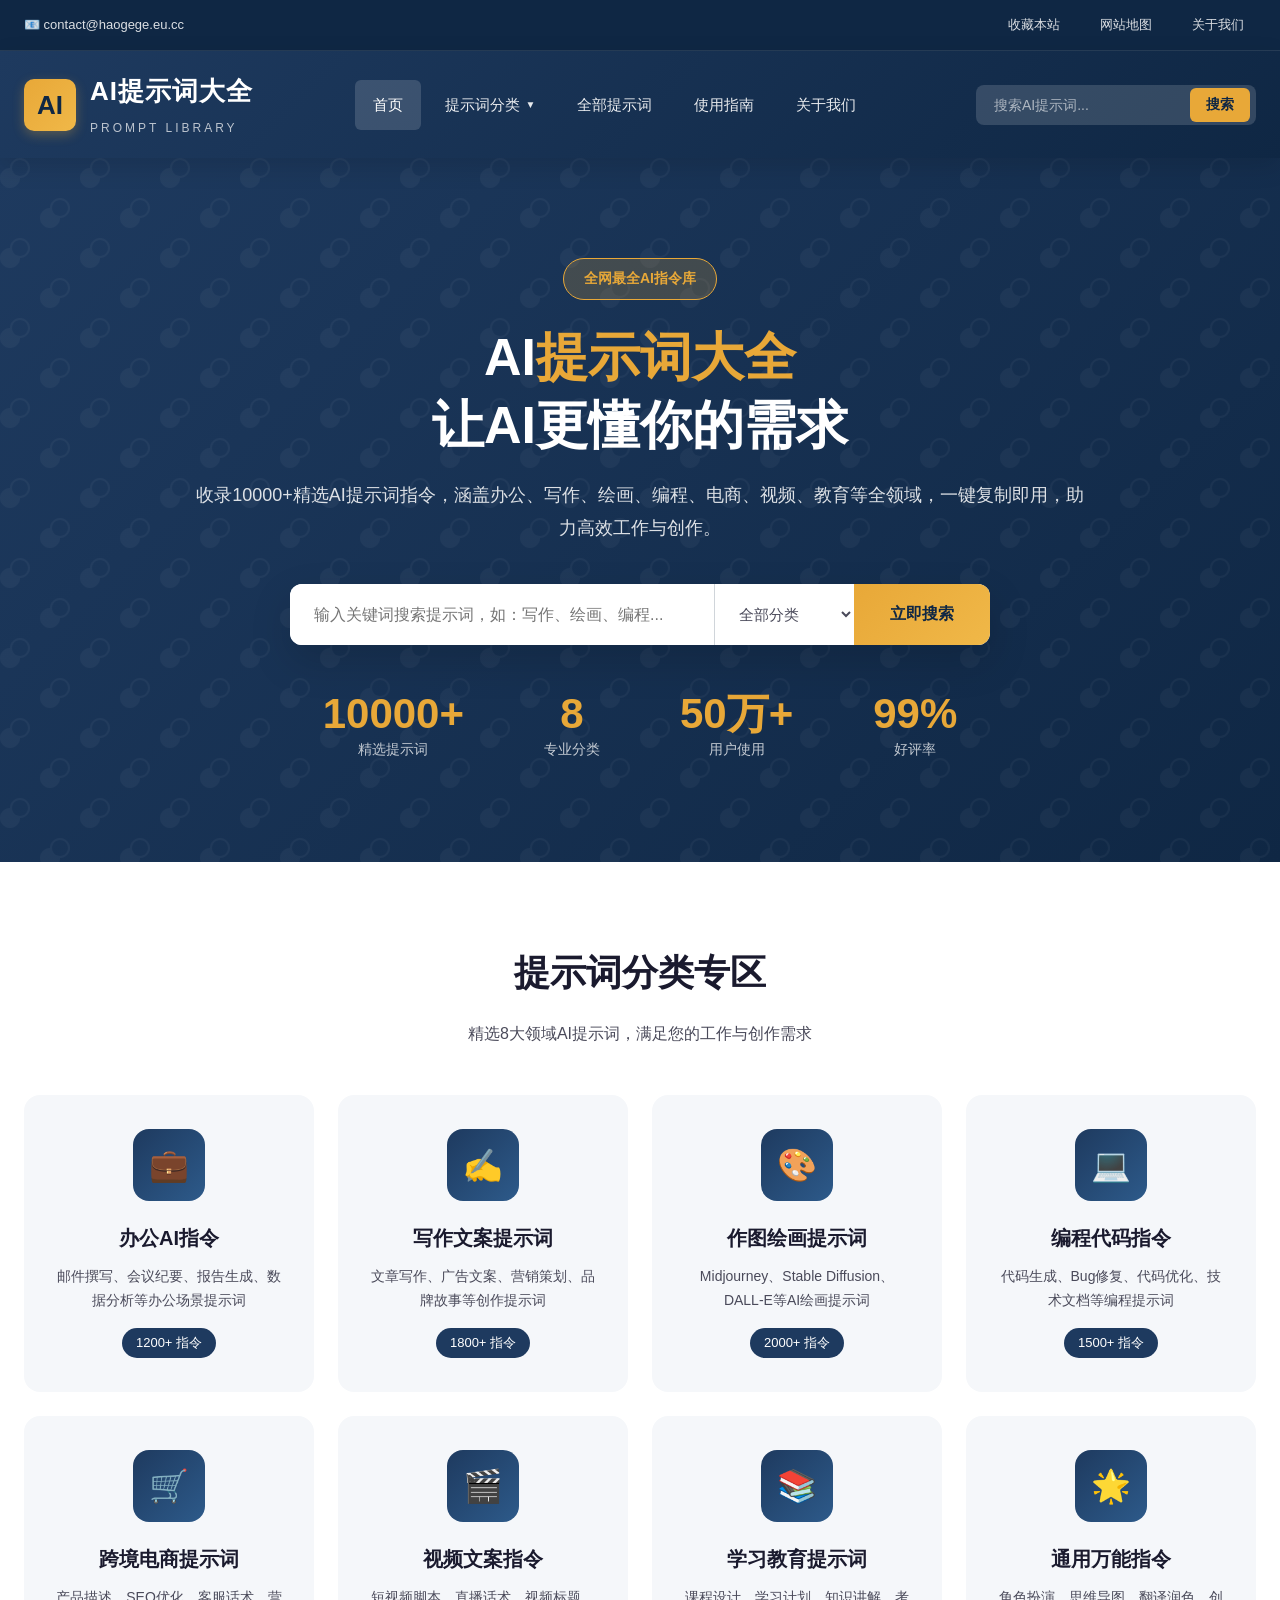
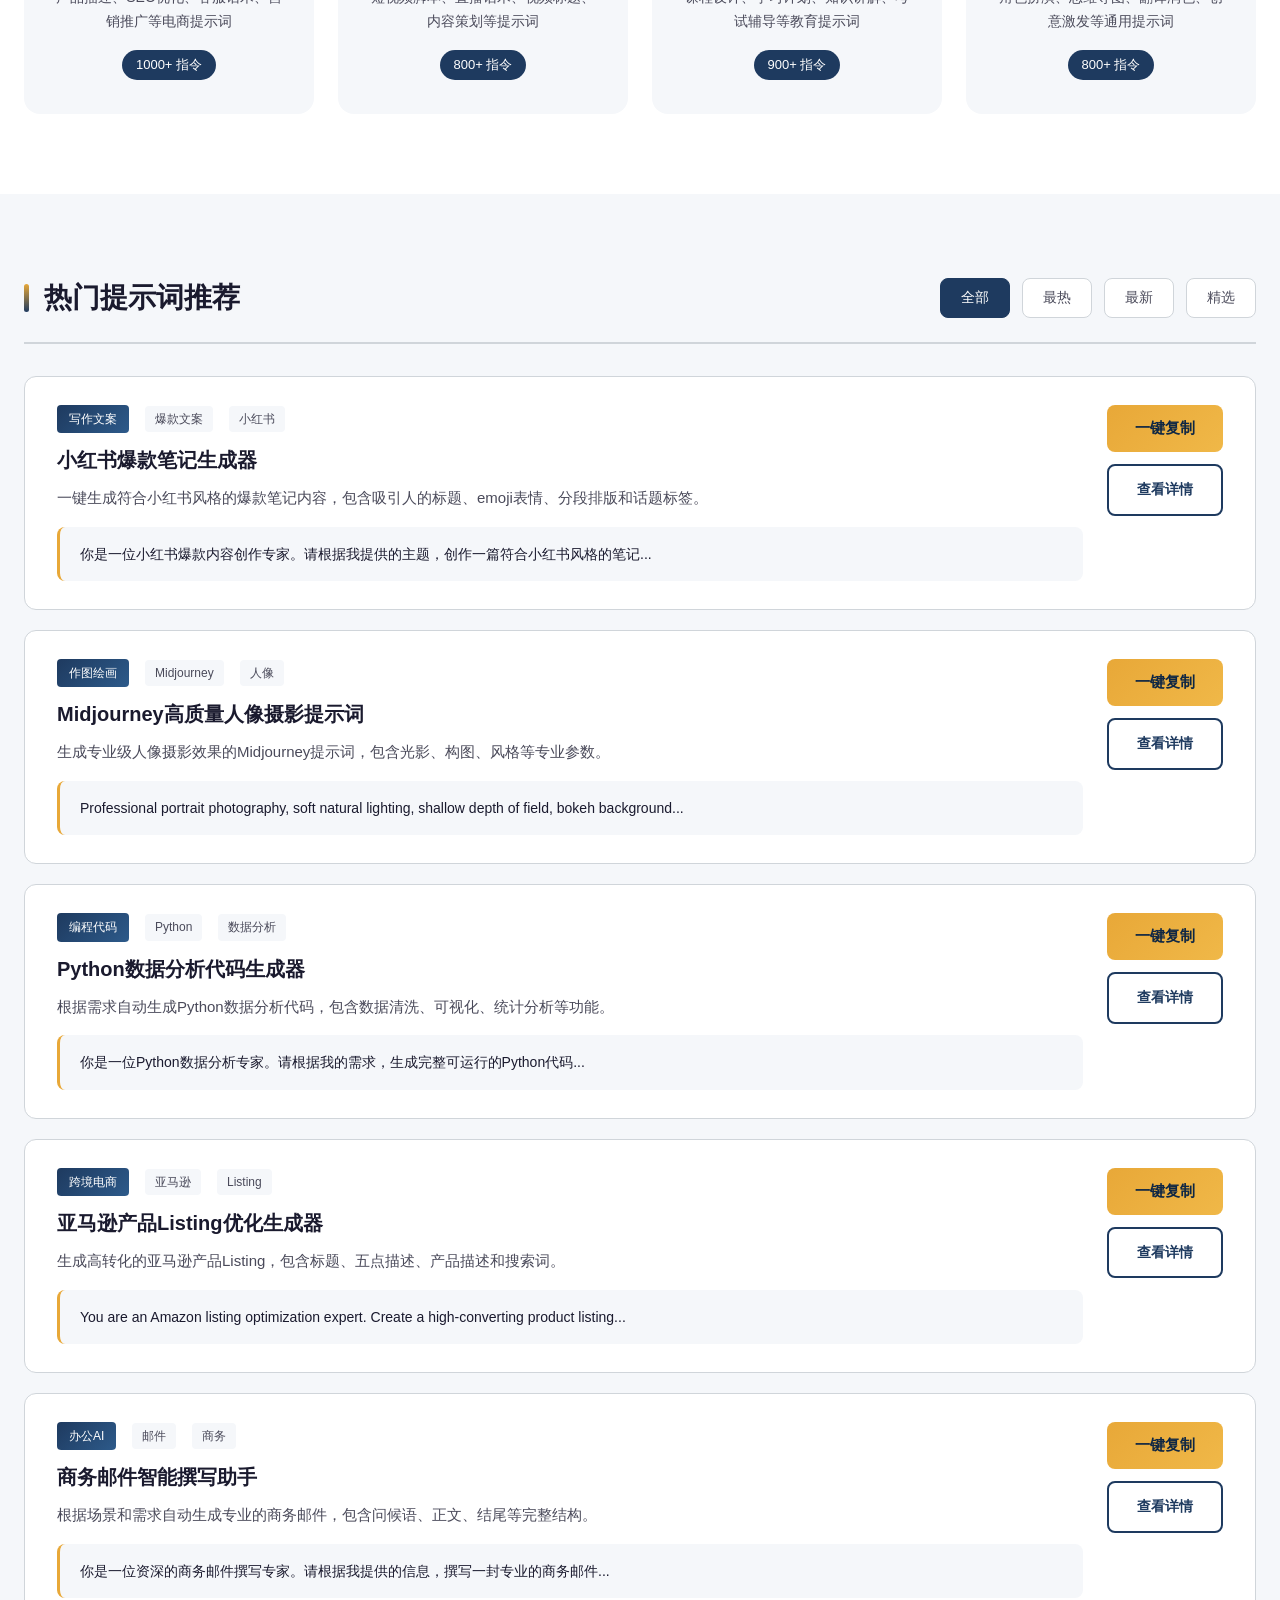
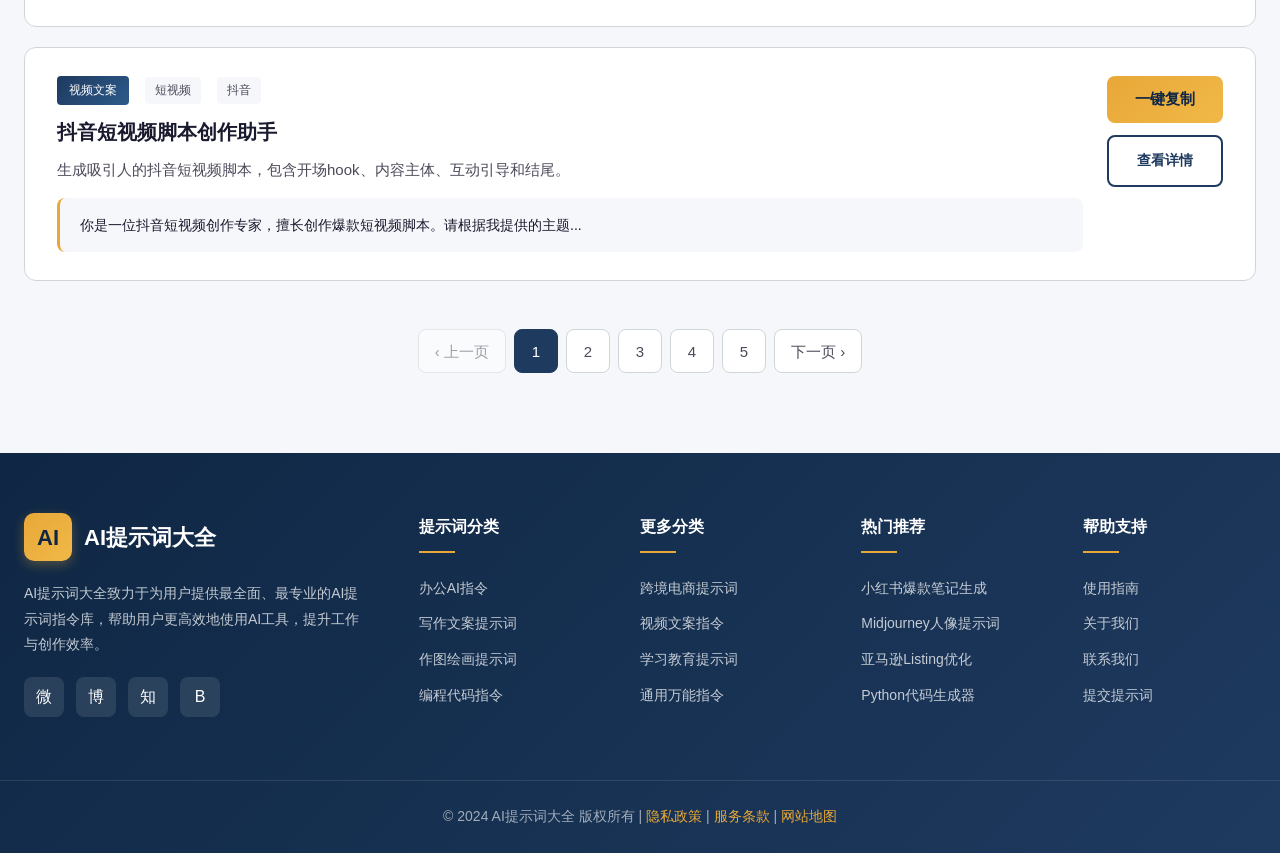
==== index.html @ a2c7ab74 "Add files via upload" ====
<!DOCTYPE html>
<html lang="zh-CN">
<head>
    <meta charset="UTF-8">
    <meta name="viewport" content="width=device-width, initial-scale=1.0">
    <meta name="description" content="AI提示词大全 - 全网最全AI指令库，收录办公AI指令、写作文案提示词、作图绘画提示词、编程代码指令、跨境电商提示词等，一键复制即用，助力高效工作。">
    <meta name="keywords" content="AI提示词,AI指令,ChatGPT提示词,AI写作指令,AI绘画提示词,提示词大全,AI指令库">
    <meta name="author" content="AI提示词大全">
    <meta name="robots" content="index, follow">
    <meta property="og:title" content="AI提示词大全 - 全网最全AI指令库">
    <meta property="og:description" content="收录10000+AI提示词指令，涵盖办公、写作、绘画、编程、电商等全领域，一键复制即用。">
    <meta property="og:type" content="website">
    <meta property="og:url" content="https://haogege.eu.cc/">
    <link rel="canonical" href="https://haogege.eu.cc/">
    <title>AI提示词大全 - 全网最全AI指令库 | ChatGPT提示词一键复制</title>
    <link rel="stylesheet" href="css/style.css">
    <link rel="icon" type="image/x-icon" href="favicon.ico">
</head>
<body>
    <div class="top-bar">
        <div class="container">
            <div class="top-bar-left">
                <span>📧 contact@haogege.eu.cc</span>

            </div>
            <div class="top-bar-right">
                <a href="#">收藏本站</a>
                <a href="#">网站地图</a>
                <a href="#">关于我们</a>
            </div>
        </div>
    </div>

    <header class="header">
        <div class="header-main">
            <div class="container">
                <a href="index.html" class="logo">
                    <div class="logo-icon">AI</div>
                    <div class="logo-text">
                        <h1>AI提示词大全</h1>
                        <span>PROMPT LIBRARY</span>
                    </div>
                </a>
                <nav>
                    <ul class="main-nav">
                        <li><a href="index.html" class="active">首页</a></li>
                        <li>
                            <a href="#">提示词分类 <i>▼</i></a>
                            <ul class="dropdown-menu">
                                <li><a href="category-office.html">办公AI指令</a></li>
                                <li><a href="category-writing.html">写作文案提示词</a></li>
                                <li><a href="category-image.html">作图绘画提示词</a></li>
                                <li><a href="category-code.html">编程代码指令</a></li>
                                <li><a href="category-ecommerce.html">跨境电商提示词</a></li>
                                <li><a href="category-video.html">视频文案指令</a></li>
                                <li><a href="category-education.html">学习教育提示词</a></li>
                                <li><a href="category-general.html">通用万能指令</a></li>
                            </ul>
                        </li>
                        <li><a href="prompts.html">全部提示词</a></li>
                        <li><a href="guide.html">使用指南</a></li>
                        <li><a href="about.html">关于我们</a></li>
                    </ul>
                </nav>
                <div class="header-search">
                    <input type="text" placeholder="搜索AI提示词..." id="headerSearch">
                    <button type="button">搜索</button>
                </div>
                <button class="mobile-toggle" id="mobileToggle">☰</button>
            </div>
        </div>
    </header>

    <section class="banner">
        <div class="container">
            <div class="banner-content">
                <span class="banner-badge">全网最全AI指令库</span>
                <h2 class="banner-title">AI<span>提示词大全</span><br>让AI更懂你的需求</h2>
                <p class="banner-desc">收录10000+精选AI提示词指令，涵盖办公、写作、绘画、编程、电商、视频、教育等全领域，一键复制即用，助力高效工作与创作。</p>
                <div class="banner-search">
                    <input type="text" placeholder="输入关键词搜索提示词，如：写作、绘画、编程..." id="bannerSearch">
                    <select id="categorySelect">
                        <option value="">全部分类</option>
                        <option value="office">办公AI指令</option>
                        <option value="writing">写作文案</option>
                        <option value="image">作图绘画</option>
                        <option value="code">编程代码</option>
                        <option value="ecommerce">跨境电商</option>
                        <option value="video">视频文案</option>
                        <option value="education">学习教育</option>
                        <option value="general">通用万能</option>
                    </select>
                    <button type="button" id="searchBtn">立即搜索</button>
                </div>
                <div class="banner-stats">
                    <div class="stat-item">
                        <span class="stat-number">10000+</span>
                        <span class="stat-label">精选提示词</span>
                    </div>
                    <div class="stat-item">
                        <span class="stat-number">8</span>
                        <span class="stat-label">专业分类</span>
                    </div>
                    <div class="stat-item">
                        <span class="stat-number">50万+</span>
                        <span class="stat-label">用户使用</span>
                    </div>
                    <div class="stat-item">
                        <span class="stat-number">99%</span>
                        <span class="stat-label">好评率</span>
                    </div>
                </div>
            </div>
        </div>
    </section>

    <section class="category-section">
        <div class="container">
            <div class="section-header">
                <h2>提示词分类专区</h2>
                <p>精选8大领域AI提示词，满足您的工作与创作需求</p>
            </div>
            <div class="category-grid">
                <a href="category-office.html" class="category-block">
                    <div class="category-icon">💼</div>
                    <h3>办公AI指令</h3>
                    <p>邮件撰写、会议纪要、报告生成、数据分析等办公场景提示词</p>
                    <span class="category-count">1200+ 指令</span>
                </a>
                <a href="category-writing.html" class="category-block">
                    <div class="category-icon">✍️</div>
                    <h3>写作文案提示词</h3>
                    <p>文章写作、广告文案、营销策划、品牌故事等创作提示词</p>
                    <span class="category-count">1800+ 指令</span>
                </a>
                <a href="category-image.html" class="category-block">
                    <div class="category-icon">🎨</div>
                    <h3>作图绘画提示词</h3>
                    <p>Midjourney、Stable Diffusion、DALL-E等AI绘画提示词</p>
                    <span class="category-count">2000+ 指令</span>
                </a>
                <a href="category-code.html" class="category-block">
                    <div class="category-icon">💻</div>
                    <h3>编程代码指令</h3>
                    <p>代码生成、Bug修复、代码优化、技术文档等编程提示词</p>
                    <span class="category-count">1500+ 指令</span>
                </a>
                <a href="category-ecommerce.html" class="category-block">
                    <div class="category-icon">🛒</div>
                    <h3>跨境电商提示词</h3>
                    <p>产品描述、SEO优化、客服话术、营销推广等电商提示词</p>
                    <span class="category-count">1000+ 指令</span>
                </a>
                <a href="category-video.html" class="category-block">
                    <div class="category-icon">🎬</div>
                    <h3>视频文案指令</h3>
                    <p>短视频脚本、直播话术、视频标题、内容策划等提示词</p>
                    <span class="category-count">800+ 指令</span>
                </a>
                <a href="category-education.html" class="category-block">
                    <div class="category-icon">📚</div>
                    <h3>学习教育提示词</h3>
                    <p>课程设计、学习计划、知识讲解、考试辅导等教育提示词</p>
                    <span class="category-count">900+ 指令</span>
                </a>
                <a href="category-general.html" class="category-block">
                    <div class="category-icon">🌟</div>
                    <h3>通用万能指令</h3>
                    <p>角色扮演、思维导图、翻译润色、创意激发等通用提示词</p>
                    <span class="category-count">800+ 指令</span>
                </a>
            </div>
        </div>
    </section>

    <section class="prompt-section">
        <div class="container">
            <div class="prompt-header">
                <h2>热门提示词推荐</h2>
                <div class="filter-tabs">
                    <button class="filter-tab active" data-filter="all">全部</button>
                    <button class="filter-tab" data-filter="hot">最热</button>
                    <button class="filter-tab" data-filter="new">最新</button>
                    <button class="filter-tab" data-filter="recommend">精选</button>
                </div>
            </div>
            <div class="prompt-list">
                <div class="prompt-card">
                    <div class="prompt-info">
                        <div class="prompt-meta">
                            <span class="prompt-category">写作文案</span>
                            <span class="prompt-tag">爆款文案</span>
                            <span class="prompt-tag">小红书</span>
                        </div>
                        <h3 class="prompt-title">小红书爆款笔记生成器</h3>
                        <p class="prompt-desc">一键生成符合小红书风格的爆款笔记内容，包含吸引人的标题、emoji表情、分段排版和话题标签。</p>
                        <div class="prompt-preview">你是一位小红书爆款内容创作专家。请根据我提供的主题，创作一篇符合小红书风格的笔记...</div>
                    </div>
                    <div class="prompt-actions">
                        <button class="btn-copy" data-prompt="你是一位小红书爆款内容创作专家。请根据我提供的主题，创作一篇符合小红书风格的笔记，要求：1.标题要吸引眼球，使用数字或疑问句；2.正文使用emoji表情增加趣味性；3.内容分段清晰，每段不超过3行；4.结尾添加相关话题标签。主题：[请输入您的主题]">一键复制</button>
                        <a href="detail.html" class="btn-detail">查看详情</a>
                    </div>
                </div>
                <div class="prompt-card">
                    <div class="prompt-info">
                        <div class="prompt-meta">
                            <span class="prompt-category">作图绘画</span>
                            <span class="prompt-tag">Midjourney</span>
                            <span class="prompt-tag">人像</span>
                        </div>
                        <h3 class="prompt-title">Midjourney高质量人像摄影提示词</h3>
                        <p class="prompt-desc">生成专业级人像摄影效果的Midjourney提示词，包含光影、构图、风格等专业参数。</p>
                        <div class="prompt-preview">Professional portrait photography, soft natural lighting, shallow depth of field, bokeh background...</div>
                    </div>
                    <div class="prompt-actions">
                        <button class="btn-copy" data-prompt="Professional portrait photography, [subject description], soft natural lighting, golden hour, shallow depth of field, bokeh background, shot on Canon EOS R5, 85mm lens, f/1.8, 4K ultra detailed, photorealistic, cinematic composition --ar 2:3 --v 6 --style raw">一键复制</button>
                        <a href="detail.html" class="btn-detail">查看详情</a>
                    </div>
                </div>
                <div class="prompt-card">
                    <div class="prompt-info">
                        <div class="prompt-meta">
                            <span class="prompt-category">编程代码</span>
                            <span class="prompt-tag">Python</span>
                            <span class="prompt-tag">数据分析</span>
                        </div>
                        <h3 class="prompt-title">Python数据分析代码生成器</h3>
                        <p class="prompt-desc">根据需求自动生成Python数据分析代码，包含数据清洗、可视化、统计分析等功能。</p>
                        <div class="prompt-preview">你是一位Python数据分析专家。请根据我的需求，生成完整可运行的Python代码...</div>
                    </div>
                    <div class="prompt-actions">
                        <button class="btn-copy" data-prompt="你是一位Python数据分析专家。请根据我的需求，生成完整可运行的Python代码。要求：1.使用pandas进行数据处理；2.使用matplotlib/seaborn进行可视化；3.代码要有详细注释；4.处理异常情况。我的需求：[请描述您的数据分析需求]">一键复制</button>
                        <a href="detail.html" class="btn-detail">查看详情</a>
                    </div>
                </div>
                <div class="prompt-card">
                    <div class="prompt-info">
                        <div class="prompt-meta">
                            <span class="prompt-category">跨境电商</span>
                            <span class="prompt-tag">亚马逊</span>
                            <span class="prompt-tag">Listing</span>
                        </div>
                        <h3 class="prompt-title">亚马逊产品Listing优化生成器</h3>
                        <p class="prompt-desc">生成高转化的亚马逊产品Listing，包含标题、五点描述、产品描述和搜索词。</p>
                        <div class="prompt-preview">You are an Amazon listing optimization expert. Create a high-converting product listing...</div>
                    </div>
                    <div class="prompt-actions">
                        <button class="btn-copy" data-prompt="You are an Amazon listing optimization expert with 10 years of experience. Create a high-converting product listing for my product. Include: 1. Compelling product title (200 characters max, include main keywords); 2. 5 bullet points highlighting key features and benefits; 3. Detailed product description (A+ content style); 4. Backend search terms. Product: [Describe your product]">一键复制</button>
                        <a href="detail.html" class="btn-detail">查看详情</a>
                    </div>
                </div>
                <div class="prompt-card">
                    <div class="prompt-info">
                        <div class="prompt-meta">
                            <span class="prompt-category">办公AI</span>
                            <span class="prompt-tag">邮件</span>
                            <span class="prompt-tag">商务</span>
                        </div>
                        <h3 class="prompt-title">商务邮件智能撰写助手</h3>
                        <p class="prompt-desc">根据场景和需求自动生成专业的商务邮件，包含问候语、正文、结尾等完整结构。</p>
                        <div class="prompt-preview">你是一位资深的商务邮件撰写专家。请根据我提供的信息，撰写一封专业的商务邮件...</div>
                    </div>
                    <div class="prompt-actions">
                        <button class="btn-copy" data-prompt="你是一位资深的商务邮件撰写专家。请根据我提供的信息，撰写一封专业的商务邮件。要求：1.使用恰当的称呼和问候语；2.内容简洁明了，逻辑清晰；3.语气专业礼貌；4.结尾包含明确的行动号召。邮件类型：[请选择：询价/报价/合作邀请/投诉处理/其他]；主要内容：[请描述]">一键复制</button>
                        <a href="detail.html" class="btn-detail">查看详情</a>
                    </div>
                </div>
                <div class="prompt-card">
                    <div class="prompt-info">
                        <div class="prompt-meta">
                            <span class="prompt-category">视频文案</span>
                            <span class="prompt-tag">短视频</span>
                            <span class="prompt-tag">抖音</span>
                        </div>
                        <h3 class="prompt-title">抖音短视频脚本创作助手</h3>
                        <p class="prompt-desc">生成吸引人的抖音短视频脚本，包含开场hook、内容主体、互动引导和结尾。</p>
                        <div class="prompt-preview">你是一位抖音短视频创作专家，擅长创作爆款短视频脚本。请根据我提供的主题...</div>
                    </div>
                    <div class="prompt-actions">
                        <button class="btn-copy" data-prompt="你是一位抖音短视频创作专家，擅长创作爆款短视频脚本。请根据我提供的主题，创作一个30-60秒的短视频脚本。要求：1.开场3秒内要有吸引人的hook；2.内容要有冲突或反转；3.加入互动引导话术；4.结尾要有记忆点。主题：[请输入视频主题]；风格：[搞笑/知识/情感/其他]">一键复制</button>
                        <a href="detail.html" class="btn-detail">查看详情</a>
                    </div>
                </div>
            </div>
            <div class="pagination">
                <a href="#" class="disabled">‹ 上一页</a>
                <span class="active">1</span>
                <a href="#">2</a>
                <a href="#">3</a>
                <a href="#">4</a>
                <a href="#">5</a>
                <a href="#">下一页 ›</a>
            </div>
        </div>
    </section>

    <footer class="footer">
        <div class="footer-top">
            <div class="container">
                <div class="footer-grid">
                    <div class="footer-brand">
                        <div class="footer-logo">
                            <div class="logo-icon">AI</div>
                            <span class="logo-text">AI提示词大全</span>
                        </div>
                        <p>AI提示词大全致力于为用户提供最全面、最专业的AI提示词指令库，帮助用户更高效地使用AI工具，提升工作与创作效率。</p>
                        <div class="footer-social">
                            <a href="#" title="微信">微</a>
                            <a href="#" title="微博">博</a>
                            <a href="#" title="知乎">知</a>
                            <a href="#" title="B站">B</a>
                        </div>
                    </div>
                    <div class="footer-column">
                        <h4>提示词分类</h4>
                        <ul>
                            <li><a href="category-office.html">办公AI指令</a></li>
                            <li><a href="category-writing.html">写作文案提示词</a></li>
                            <li><a href="category-image.html">作图绘画提示词</a></li>
                            <li><a href="category-code.html">编程代码指令</a></li>
                        </ul>
                    </div>
                    <div class="footer-column">
                        <h4>更多分类</h4>
                        <ul>
                            <li><a href="category-ecommerce.html">跨境电商提示词</a></li>
                            <li><a href="category-video.html">视频文案指令</a></li>
                            <li><a href="category-education.html">学习教育提示词</a></li>
                            <li><a href="category-general.html">通用万能指令</a></li>
                        </ul>
                    </div>
                    <div class="footer-column">
                        <h4>热门推荐</h4>
                        <ul>
                            <li><a href="detail.html">小红书爆款笔记生成</a></li>
                            <li><a href="detail.html">Midjourney人像提示词</a></li>
                            <li><a href="detail.html">亚马逊Listing优化</a></li>
                            <li><a href="detail.html">Python代码生成器</a></li>
                        </ul>
                    </div>
                    <div class="footer-column">
                        <h4>帮助支持</h4>
                        <ul>
                            <li><a href="guide.html">使用指南</a></li>
                            <li><a href="about.html">关于我们</a></li>
                            <li><a href="contact.html">联系我们</a></li>
                            <li><a href="#">提交提示词</a></li>
                        </ul>
                    </div>
                </div>
            </div>
        </div>
        <div class="footer-bottom">
            <div class="container">
                <p>© 2024 AI提示词大全 版权所有 | <a href="#">隐私政策</a> | <a href="#">服务条款</a> | <a href="sitemap.xml">网站地图</a></p>
            </div>
        </div>
    </footer>

    <div class="mobile-menu" id="mobileMenu">
        <div class="mobile-menu-header">
            <span class="logo-text">AI提示词大全</span>
            <button class="mobile-menu-close" id="mobileClose">✕</button>
        </div>
        <nav class="mobile-menu-nav">
            <ul>
                <li><a href="index.html">首页</a></li>
                <li><a href="category-office.html">办公AI指令</a></li>
                <li><a href="category-writing.html">写作文案提示词</a></li>
                <li><a href="category-image.html">作图绘画提示词</a></li>
                <li><a href="category-code.html">编程代码指令</a></li>
                <li><a href="category-ecommerce.html">跨境电商提示词</a></li>
                <li><a href="category-video.html">视频文案指令</a></li>
                <li><a href="category-education.html">学习教育提示词</a></li>
                <li><a href="category-general.html">通用万能指令</a></li>
                <li><a href="prompts.html">全部提示词</a></li>
                <li><a href="guide.html">使用指南</a></li>
                <li><a href="about.html">关于我们</a></li>
            </ul>
        </nav>
    </div>
    <div class="mobile-overlay" id="mobileOverlay"></div>

    <button class="back-to-top" id="backToTop">↑</button>
    <div class="copy-toast" id="copyToast">复制成功！</div>

    <script src="js/main.js"></script>
</body>
</html>
---- css/style.css ----
* {
    margin: 0;
    padding: 0;
    box-sizing: border-box;
}

:root {
    --primary-color: #1e3a5f;
    --primary-dark: #0f2744;
    --primary-light: #2d5a8a;
    --accent-color: #e8a838;
    --accent-hover: #f0b848;
    --text-dark: #1a1a2e;
    --text-medium: #4a4a5a;
    --text-light: #7a7a8a;
    --bg-white: #ffffff;
    --bg-light: #f5f7fa;
    --bg-gray: #e8ecf0;
    --border-color: #d0d5da;
    --success-color: #28a745;
    --shadow-sm: 0 2px 4px rgba(0,0,0,0.08);
    --shadow-md: 0 4px 12px rgba(0,0,0,0.1);
    --shadow-lg: 0 8px 24px rgba(0,0,0,0.12);
    --shadow-xl: 0 16px 40px rgba(0,0,0,0.15);
    --transition: all 0.3s ease;
}

html {
    scroll-behavior: smooth;
}

body {
    font-family: 'Microsoft YaHei', 'PingFang SC', 'Helvetica Neue', Arial, sans-serif;
    line-height: 1.7;
    color: var(--text-dark);
    background: var(--bg-light);
}

a {
    text-decoration: none;
    color: inherit;
    transition: var(--transition);
}

ul {
    list-style: none;
}

img {
    max-width: 100%;
    height: auto;
}

.container {
    max-width: 1320px;
    margin: 0 auto;
    padding: 0 24px;
}

.container-fluid {
    max-width: 100%;
    padding: 0 32px;
}

/* ========== 顶部导航 ========== */
.top-bar {
    background: var(--primary-dark);
    padding: 10px 0;
    border-bottom: 1px solid rgba(255,255,255,0.1);
}

.top-bar .container {
    display: flex;
    justify-content: space-between;
    align-items: center;
}

.top-bar-left {
    display: flex;
    gap: 32px;
}

.top-bar-left span {
    color: rgba(255,255,255,0.85);
    font-size: 13px;
    display: flex;
    align-items: center;
    gap: 8px;
}

.top-bar-left i {
    color: var(--accent-color);
}

.top-bar-right {
    display: flex;
    gap: 16px;
}

.top-bar-right a {
    color: rgba(255,255,255,0.85);
    font-size: 13px;
    padding: 4px 12px;
    border-radius: 4px;
    transition: var(--transition);
}

.top-bar-right a:hover {
    background: rgba(255,255,255,0.1);
    color: #fff;
}

.header {
    background: linear-gradient(135deg, var(--primary-color) 0%, var(--primary-dark) 100%);
    position: sticky;
    top: 0;
    z-index: 1000;
    box-shadow: var(--shadow-lg);
}

.header-main {
    padding: 18px 0;
}

.header-main .container {
    display: flex;
    justify-content: space-between;
    align-items: center;
}

.logo {
    display: flex;
    align-items: center;
    gap: 14px;
}

.logo-icon {
    width: 52px;
    height: 52px;
    background: linear-gradient(135deg, var(--accent-color) 0%, var(--accent-hover) 100%);
    border-radius: 10px;
    display: flex;
    align-items: center;
    justify-content: center;
    font-size: 26px;
    font-weight: bold;
    color: var(--primary-dark);
    box-shadow: 0 4px 12px rgba(232, 168, 56, 0.3);
}

.logo-text h1 {
    font-size: 26px;
    font-weight: 700;
    color: #fff;
    letter-spacing: 1px;
}

.logo-text span {
    font-size: 12px;
    color: rgba(255,255,255,0.7);
    letter-spacing: 3px;
    text-transform: uppercase;
}

.main-nav {
    display: flex;
    gap: 6px;
}

.main-nav > li {
    position: relative;
}

.main-nav > li > a {
    display: flex;
    align-items: center;
    gap: 6px;
    padding: 12px 18px;
    color: rgba(255,255,255,0.9);
    font-size: 15px;
    font-weight: 500;
    border-radius: 6px;
    transition: var(--transition);
}

.main-nav > li > a:hover,
.main-nav > li > a.active {
    background: rgba(255,255,255,0.15);
    color: #fff;
}

.main-nav > li > a i {
    font-size: 10px;
    transition: var(--transition);
}

.main-nav > li:hover > a i {
    transform: rotate(180deg);
}

.dropdown-menu {
    position: absolute;
    top: 100%;
    left: 0;
    min-width: 240px;
    background: #fff;
    border-radius: 8px;
    box-shadow: var(--shadow-xl);
    opacity: 0;
    visibility: hidden;
    transform: translateY(10px);
    transition: var(--transition);
    padding: 8px 0;
    z-index: 100;
}

.main-nav > li:hover .dropdown-menu {
    opacity: 1;
    visibility: visible;
    transform: translateY(0);
}

.dropdown-menu li a {
    display: block;
    padding: 12px 20px;
    color: var(--text-medium);
    font-size: 14px;
    transition: var(--transition);
}

.dropdown-menu li a:hover {
    background: var(--bg-light);
    color: var(--primary-color);
    padding-left: 26px;
}

.header-search {
    position: relative;
    display: flex;
    align-items: center;
}

.header-search input {
    width: 280px;
    padding: 12px 50px 12px 18px;
    border: none;
    border-radius: 8px;
    background: rgba(255,255,255,0.15);
    color: #fff;
    font-size: 14px;
    transition: var(--transition);
}

.header-search input::placeholder {
    color: rgba(255,255,255,0.6);
}

.header-search input:focus {
    outline: none;
    background: rgba(255,255,255,0.25);
    width: 320px;
}

.header-search button {
    position: absolute;
    right: 6px;
    top: 50%;
    transform: translateY(-50%);
    padding: 8px 16px;
    background: var(--accent-color);
    color: var(--primary-dark);
    border: none;
    border-radius: 6px;
    font-size: 14px;
    font-weight: 600;
    cursor: pointer;
    transition: var(--transition);
}

.header-search button:hover {
    background: var(--accent-hover);
}

.mobile-toggle {
    display: none;
    background: none;
    border: none;
    color: #fff;
    font-size: 26px;
    cursor: pointer;
    padding: 8px;
}

/* ========== Banner区域 ========== */
.banner {
    background: linear-gradient(135deg, var(--primary-color) 0%, var(--primary-dark) 100%);
    padding: 100px 0;
    position: relative;
    overflow: hidden;
}

.banner::before {
    content: '';
    position: absolute;
    top: 0;
    left: 0;
    right: 0;
    bottom: 0;
    background: url("data:image/svg+xml,%3Csvg width='80' height='80' viewBox='0 0 80 80' xmlns='http://www.w3.org/2000/svg'%3E%3Cg fill='none' fill-rule='evenodd'%3E%3Cg fill='%23ffffff' fill-opacity='0.04'%3E%3Cpath d='M50 50c0-5.523 4.477-10 10-10s10 4.477 10 10-4.477 10-10 10c0 5.523-4.477 10-10 10s-10-4.477-10-10 4.477-10 10-10zM10 10c0-5.523 4.477-10 10-10s10 4.477 10 10-4.477 10-10 10c0 5.523-4.477 10-10 10S0 25.523 0 20s4.477-10 10-10zm10 8c4.418 0 8-3.582 8-8s-3.582-8-8-8-8 3.582-8 8 3.582 8 8 8zm40 40c4.418 0 8-3.582 8-8s-3.582-8-8-8-8 3.582-8 8 3.582 8 8 8z' /%3E%3C/g%3E%3C/g%3E%3C/svg%3E");
}

.banner .container {
    position: relative;
    z-index: 1;
}

.banner-content {
    text-align: center;
    max-width: 900px;
    margin: 0 auto;
}

.banner-badge {
    display: inline-block;
    padding: 8px 20px;
    background: rgba(232, 168, 56, 0.2);
    border: 1px solid var(--accent-color);
    border-radius: 30px;
    color: var(--accent-color);
    font-size: 14px;
    font-weight: 600;
    margin-bottom: 24px;
}

.banner-title {
    font-size: 52px;
    font-weight: 700;
    color: #fff;
    margin-bottom: 20px;
    line-height: 1.3;
}

.banner-title span {
    color: var(--accent-color);
}

.banner-desc {
    font-size: 18px;
    color: rgba(255,255,255,0.85);
    margin-bottom: 40px;
    line-height: 1.8;
}

.banner-search {
    max-width: 700px;
    margin: 0 auto 48px;
    position: relative;
    display: flex;
    background: #fff;
    border-radius: 12px;
    box-shadow: var(--shadow-xl);
    overflow: hidden;
}

.banner-search input {
    flex: 1;
    padding: 20px 24px;
    border: none;
    font-size: 16px;
    color: var(--text-dark);
}

.banner-search input:focus {
    outline: none;
}

.banner-search select {
    padding: 0 20px;
    border: none;
    border-left: 1px solid var(--border-color);
    background: transparent;
    font-size: 15px;
    color: var(--text-medium);
    cursor: pointer;
    min-width: 140px;
}

.banner-search button {
    padding: 20px 36px;
    background: linear-gradient(135deg, var(--accent-color) 0%, var(--accent-hover) 100%);
    color: var(--primary-dark);
    border: none;
    font-size: 16px;
    font-weight: 600;
    cursor: pointer;
    transition: var(--transition);
}

.banner-search button:hover {
    opacity: 0.9;
}

.banner-stats {
    display: flex;
    justify-content: center;
    gap: 80px;
}

.stat-item {
    text-align: center;
}

.stat-number {
    font-size: 42px;
    font-weight: 700;
    color: var(--accent-color);
    display: block;
    line-height: 1;
}

.stat-label {
    font-size: 14px;
    color: rgba(255,255,255,0.75);
    margin-top: 8px;
}

/* ========== 分类导航区块 ========== */
.category-section {
    padding: 80px 0;
    background: var(--bg-white);
}

.section-header {
    text-align: center;
    margin-bottom: 48px;
}

.section-header h2 {
    font-size: 36px;
    font-weight: 700;
    color: var(--text-dark);
    margin-bottom: 16px;
}

.section-header p {
    font-size: 16px;
    color: var(--text-medium);
    max-width: 600px;
    margin: 0 auto;
}

.category-grid {
    display: grid;
    grid-template-columns: repeat(4, 1fr);
    gap: 24px;
}

.category-block {
    background: var(--bg-light);
    border-radius: 16px;
    padding: 32px 28px;
    text-align: center;
    border: 2px solid transparent;
    transition: var(--transition);
    position: relative;
    overflow: hidden;
}

.category-block::before {
    content: '';
    position: absolute;
    top: 0;
    left: 0;
    right: 0;
    height: 4px;
    background: linear-gradient(90deg, var(--primary-color), var(--primary-light));
    transform: scaleX(0);
    transition: var(--transition);
}

.category-block:hover {
    border-color: var(--primary-light);
    box-shadow: var(--shadow-lg);
    transform: translateY(-4px);
}

.category-block:hover::before {
    transform: scaleX(1);
}

.category-icon {
    width: 72px;
    height: 72px;
    margin: 0 auto 20px;
    background: linear-gradient(135deg, var(--primary-color) 0%, var(--primary-light) 100%);
    border-radius: 16px;
    display: flex;
    align-items: center;
    justify-content: center;
    font-size: 32px;
    transition: var(--transition);
}

.category-block:hover .category-icon {
    transform: scale(1.1);
    background: linear-gradient(135deg, var(--accent-color) 0%, var(--accent-hover) 100%);
}

.category-block h3 {
    font-size: 20px;
    font-weight: 600;
    color: var(--text-dark);
    margin-bottom: 10px;
}

.category-block p {
    font-size: 14px;
    color: var(--text-medium);
    margin-bottom: 16px;
}

.category-count {
    display: inline-block;
    padding: 4px 14px;
    background: var(--primary-color);
    color: #fff;
    font-size: 13px;
    border-radius: 20px;
}

/* ========== 提示词列表 ========== */
.prompt-section {
    padding: 80px 0;
    background: var(--bg-light);
}

.prompt-header {
    display: flex;
    justify-content: space-between;
    align-items: center;
    margin-bottom: 32px;
    padding-bottom: 20px;
    border-bottom: 2px solid var(--border-color);
}

.prompt-header h2 {
    font-size: 28px;
    font-weight: 700;
    color: var(--text-dark);
    position: relative;
    padding-left: 20px;
}

.prompt-header h2::before {
    content: '';
    position: absolute;
    left: 0;
    top: 50%;
    transform: translateY(-50%);
    width: 5px;
    height: 28px;
    background: linear-gradient(180deg, var(--accent-color), var(--primary-color));
    border-radius: 3px;
}

.filter-tabs {
    display: flex;
    gap: 12px;
}

.filter-tab {
    padding: 10px 20px;
    background: var(--bg-white);
    border: 1px solid var(--border-color);
    border-radius: 8px;
    font-size: 14px;
    color: var(--text-medium);
    cursor: pointer;
    transition: var(--transition);
}

.filter-tab:hover,
.filter-tab.active {
    background: var(--primary-color);
    border-color: var(--primary-color);
    color: #fff;
}

.prompt-list {
    display: flex;
    flex-direction: column;
    gap: 20px;
}

.prompt-card {
    background: var(--bg-white);
    border-radius: 12px;
    padding: 28px 32px;
    border: 1px solid var(--border-color);
    transition: var(--transition);
    display: flex;
    justify-content: space-between;
    align-items: flex-start;
    gap: 24px;
}

.prompt-card:hover {
    border-color: var(--primary-light);
    box-shadow: var(--shadow-md);
}

.prompt-info {
    flex: 1;
}

.prompt-meta {
    display: flex;
    align-items: center;
    gap: 16px;
    margin-bottom: 12px;
}

.prompt-category {
    display: inline-block;
    padding: 4px 12px;
    background: linear-gradient(135deg, var(--primary-color), var(--primary-light));
    color: #fff;
    font-size: 12px;
    border-radius: 4px;
}

.prompt-tag {
    display: inline-block;
    padding: 3px 10px;
    background: var(--bg-light);
    color: var(--text-medium);
    font-size: 12px;
    border-radius: 4px;
}

.prompt-title {
    font-size: 20px;
    font-weight: 600;
    color: var(--text-dark);
    margin-bottom: 10px;
    line-height: 1.5;
}

.prompt-card:hover .prompt-title {
    color: var(--primary-color);
}

.prompt-desc {
    font-size: 15px;
    color: var(--text-medium);
    line-height: 1.7;
    margin-bottom: 16px;
}

.prompt-preview {
    background: var(--bg-light);
    border-radius: 8px;
    padding: 16px 20px;
    font-size: 14px;
    color: var(--text-dark);
    line-height: 1.6;
    border-left: 3px solid var(--accent-color);
}

.prompt-actions {
    display: flex;
    flex-direction: column;
    gap: 12px;
    flex-shrink: 0;
}

.btn-copy {
    display: flex;
    align-items: center;
    justify-content: center;
    gap: 8px;
    padding: 14px 28px;
    background: linear-gradient(135deg, var(--accent-color), var(--accent-hover));
    color: var(--primary-dark);
    border: none;
    border-radius: 8px;
    font-size: 15px;
    font-weight: 600;
    cursor: pointer;
    transition: var(--transition);
}

.btn-copy:hover {
    transform: translateY(-2px);
    box-shadow: var(--shadow-md);
}

.btn-copy.copied {
    background: var(--success-color);
    color: #fff;
}

.btn-detail {
    display: flex;
    align-items: center;
    justify-content: center;
    gap: 6px;
    padding: 12px 28px;
    background: transparent;
    color: var(--primary-color);
    border: 2px solid var(--primary-color);
    border-radius: 8px;
    font-size: 14px;
    font-weight: 600;
    cursor: pointer;
    transition: var(--transition);
}

.btn-detail:hover {
    background: var(--primary-color);
    color: #fff;
}

/* ========== 分页 ========== */
.pagination {
    display: flex;
    justify-content: center;
    gap: 8px;
    margin-top: 48px;
}

.pagination a,
.pagination span {
    display: flex;
    align-items: center;
    justify-content: center;
    min-width: 44px;
    height: 44px;
    padding: 0 16px;
    background: var(--bg-white);
    border: 1px solid var(--border-color);
    border-radius: 8px;
    font-size: 15px;
    color: var(--text-medium);
    transition: var(--transition);
}

.pagination a:hover,
.pagination span.active {
    background: var(--primary-color);
    border-color: var(--primary-color);
    color: #fff;
}

.pagination .disabled {
    opacity: 0.5;
    cursor: not-allowed;
}

/* ========== 详情页 ========== */
.detail-section {
    padding: 60px 0;
    background: var(--bg-light);
}

.detail-container {
    display: grid;
    grid-template-columns: 1fr 300px;
    gap: 40px;
}

.detail-main {
    background: var(--bg-white);
    border-radius: 16px;
    padding: 40px;
    box-shadow: var(--shadow-sm);
}

.detail-header {
    margin-bottom: 32px;
    padding-bottom: 24px;
    border-bottom: 2px solid var(--border-color);
}

.detail-meta {
    display: flex;
    align-items: center;
    gap: 16px;
    margin-bottom: 16px;
}

.detail-category {
    display: inline-block;
    padding: 6px 16px;
    background: linear-gradient(135deg, var(--primary-color), var(--primary-light));
    color: #fff;
    font-size: 13px;
    border-radius: 6px;
}

.detail-title {
    font-size: 32px;
    font-weight: 700;
    color: var(--text-dark);
    line-height: 1.4;
    margin-bottom: 16px;
}

.detail-info {
    display: flex;
    gap: 24px;
    font-size: 14px;
    color: var(--text-light);
}

.detail-info span {
    display: flex;
    align-items: center;
    gap: 6px;
}

.detail-content h2 {
    font-size: 24px;
    font-weight: 600;
    color: var(--text-dark);
    margin: 36px 0 20px;
    padding-left: 16px;
    border-left: 4px solid var(--accent-color);
}

.detail-content h3 {
    font-size: 20px;
    font-weight: 600;
    color: var(--text-dark);
    margin: 28px 0 16px;
}

.detail-content p {
    font-size: 16px;
    color: var(--text-medium);
    line-height: 1.9;
    margin-bottom: 20px;
}

.detail-content ul,
.detail-content ol {
    margin: 20px 0;
    padding-left: 24px;
}

.detail-content li {
    font-size: 16px;
    color: var(--text-medium);
    line-height: 1.8;
    margin-bottom: 10px;
    list-style: disc;
}

.detail-content ol li {
    list-style: decimal;
}

.prompt-box {
    background: var(--primary-dark);
    border-radius: 12px;
    padding: 28px;
    margin: 28px 0;
    position: relative;
}

.prompt-box-header {
    display: flex;
    justify-content: space-between;
    align-items: center;
    margin-bottom: 16px;
}

.prompt-box-title {
    font-size: 14px;
    color: var(--accent-color);
    font-weight: 600;
}

.prompt-box-copy {
    padding: 8px 20px;
    background: var(--accent-color);
    color: var(--primary-dark);
    border: none;
    border-radius: 6px;
    font-size: 13px;
    font-weight: 600;
    cursor: pointer;
    transition: var(--transition);
}

.prompt-box-copy:hover {
    background: var(--accent-hover);
}

.prompt-box-content {
    font-size: 15px;
    color: #fff;
    line-height: 1.8;
    white-space: pre-wrap;
    font-family: 'Consolas', 'Monaco', monospace;
}

.example-box {
    background: var(--bg-light);
    border-radius: 12px;
    padding: 24px;
    margin: 24px 0;
    border-left: 4px solid var(--primary-color);
}

.example-box h4 {
    font-size: 16px;
    font-weight: 600;
    color: var(--text-dark);
    margin-bottom: 12px;
}

.example-box p {
    font-size: 15px;
    color: var(--text-medium);
    margin-bottom: 0;
}

/* ========== 侧边栏 ========== */
.sidebar {
    display: flex;
    flex-direction: column;
    gap: 28px;
}

.sidebar-widget {
    background: var(--bg-white);
    border-radius: 12px;
    padding: 24px;
    box-shadow: var(--shadow-sm);
}

.sidebar-widget h3 {
    font-size: 18px;
    font-weight: 600;
    color: var(--text-dark);
    margin-bottom: 20px;
    padding-bottom: 12px;
    border-bottom: 2px solid var(--border-color);
    position: relative;
}

.sidebar-widget h3::after {
    content: '';
    position: absolute;
    bottom: -2px;
    left: 0;
    width: 50px;
    height: 2px;
    background: var(--accent-color);
}

.toc-list {
    display: flex;
    flex-direction: column;
    gap: 8px;
}

.toc-list a {
    display: block;
    padding: 10px 14px;
    font-size: 14px;
    color: var(--text-medium);
    border-radius: 6px;
    transition: var(--transition);
    border-left: 3px solid transparent;
}

.toc-list a:hover,
.toc-list a.active {
    background: var(--bg-light);
    color: var(--primary-color);
    border-left-color: var(--accent-color);
}

.related-list {
    display: flex;
    flex-direction: column;
    gap: 16px;
}

.related-item {
    display: flex;
    gap: 12px;
    padding-bottom: 16px;
    border-bottom: 1px solid var(--border-color);
}

.related-item:last-child {
    padding-bottom: 0;
    border-bottom: none;
}

.related-item h4 {
    font-size: 14px;
    font-weight: 500;
    color: var(--text-dark);
    line-height: 1.5;
    margin-bottom: 6px;
    transition: var(--transition);
}

.related-item:hover h4 {
    color: var(--primary-color);
}

.related-item span {
    font-size: 12px;
    color: var(--text-light);
}

/* ========== 面包屑导航 ========== */
.breadcrumb {
    background: var(--bg-white);
    padding: 16px 0;
    border-bottom: 1px solid var(--border-color);
}

.breadcrumb-list {
    display: flex;
    align-items: center;
    gap: 8px;
    font-size: 14px;
}

.breadcrumb-list li {
    display: flex;
    align-items: center;
    gap: 8px;
}

.breadcrumb-list li a {
    color: var(--text-medium);
}

.breadcrumb-list li a:hover {
    color: var(--primary-color);
}

.breadcrumb-list li.active {
    color: var(--text-dark);
    font-weight: 500;
}

.breadcrumb-list li i {
    font-size: 10px;
    color: var(--text-light);
}

/* ========== 页面头部 ========== */
.page-header {
    background: linear-gradient(135deg, var(--primary-color) 0%, var(--primary-dark) 100%);
    padding: 60px 0;
    text-align: center;
    position: relative;
    overflow: hidden;
}

.page-header::before {
    content: '';
    position: absolute;
    top: 0;
    left: 0;
    right: 0;
    bottom: 0;
    background: url("data:image/svg+xml,%3Csvg width='80' height='80' viewBox='0 0 80 80' xmlns='http://www.w3.org/2000/svg'%3E%3Cg fill='none' fill-rule='evenodd'%3E%3Cg fill='%23ffffff' fill-opacity='0.04'%3E%3Cpath d='M50 50c0-5.523 4.477-10 10-10s10 4.477 10 10-4.477 10-10 10c0 5.523-4.477 10-10 10s-10-4.477-10-10 4.477-10 10-10zM10 10c0-5.523 4.477-10 10-10s10 4.477 10 10-4.477 10-10 10c0 5.523-4.477 10-10 10S0 25.523 0 20s4.477-10 10-10zm10 8c4.418 0 8-3.582 8-8s-3.582-8-8-8-8 3.582-8 8 3.582 8 8 8zm40 40c4.418 0 8-3.582 8-8s-3.582-8-8-8-8 3.582-8 8 3.582 8 8 8z' /%3E%3C/g%3E%3C/g%3E%3C/svg%3E");
}

.page-header .container {
    position: relative;
    z-index: 1;
}

.page-title {
    font-size: 42px;
    font-weight: 700;
    color: #fff;
    margin-bottom: 12px;
}

.page-desc {
    font-size: 16px;
    color: rgba(255,255,255,0.85);
    max-width: 600px;
    margin: 0 auto;
}

/* ========== 页脚 ========== */
.footer {
    background: linear-gradient(135deg, var(--primary-dark) 0%, var(--primary-color) 100%);
    color: #fff;
}

.footer-top {
    padding: 60px 0;
    border-bottom: 1px solid rgba(255,255,255,0.1);
}

.footer-grid {
    display: grid;
    grid-template-columns: 2fr 1fr 1fr 1fr 1fr;
    gap: 48px;
}

.footer-brand .footer-logo {
    display: flex;
    align-items: center;
    gap: 12px;
    margin-bottom: 20px;
}

.footer-brand .logo-icon {
    width: 48px;
    height: 48px;
    font-size: 22px;
}

.footer-brand .logo-text {
    font-size: 22px;
    font-weight: 700;
}

.footer-brand p {
    font-size: 14px;
    color: rgba(255,255,255,0.75);
    line-height: 1.8;
    margin-bottom: 20px;
}

.footer-social {
    display: flex;
    gap: 12px;
}

.footer-social a {
    width: 40px;
    height: 40px;
    display: flex;
    align-items: center;
    justify-content: center;
    background: rgba(255,255,255,0.1);
    border-radius: 8px;
    color: #fff;
    font-size: 16px;
    transition: var(--transition);
}

.footer-social a:hover {
    background: var(--accent-color);
    color: var(--primary-dark);
}

.footer-column h4 {
    font-size: 16px;
    font-weight: 600;
    margin-bottom: 24px;
    position: relative;
    padding-bottom: 12px;
}

.footer-column h4::after {
    content: '';
    position: absolute;
    bottom: 0;
    left: 0;
    width: 36px;
    height: 2px;
    background: var(--accent-color);
}

.footer-column ul li {
    margin-bottom: 12px;
}

.footer-column ul li a {
    font-size: 14px;
    color: rgba(255,255,255,0.75);
    transition: var(--transition);
    display: flex;
    align-items: center;
    gap: 8px;
}

.footer-column ul li a:hover {
    color: var(--accent-color);
    padding-left: 6px;
}

.footer-bottom {
    padding: 24px 0;
    text-align: center;
}

.footer-bottom p {
    font-size: 14px;
    color: rgba(255,255,255,0.6);
}

.footer-bottom a {
    color: var(--accent-color);
}

/* ========== 移动端菜单 ========== */
.mobile-menu {
    position: fixed;
    top: 0;
    left: -100%;
    width: 300px;
    height: 100vh;
    background: #fff;
    z-index: 2000;
    transition: var(--transition);
    overflow-y: auto;
    box-shadow: var(--shadow-xl);
}

.mobile-menu.active {
    left: 0;
}

.mobile-menu-header {
    padding: 20px;
    background: linear-gradient(135deg, var(--primary-color), var(--primary-dark));
    display: flex;
    justify-content: space-between;
    align-items: center;
}

.mobile-menu-header .logo-text {
    color: #fff;
    font-size: 20px;
    font-weight: 700;
}

.mobile-menu-close {
    background: none;
    border: none;
    color: #fff;
    font-size: 26px;
    cursor: pointer;
}

.mobile-menu-nav {
    padding: 20px;
}

.mobile-menu-nav li {
    border-bottom: 1px solid var(--border-color);
}

.mobile-menu-nav li a {
    display: block;
    padding: 14px 0;
    font-size: 15px;
    color: var(--text-dark);
    font-weight: 500;
}

.mobile-menu-nav li a:hover {
    color: var(--primary-color);
}

.mobile-overlay {
    position: fixed;
    top: 0;
    left: 0;
    width: 100%;
    height: 100%;
    background: rgba(0,0,0,0.5);
    z-index: 1999;
    opacity: 0;
    visibility: hidden;
    transition: var(--transition);
}

.mobile-overlay.active {
    opacity: 1;
    visibility: visible;
}

/* ========== 回到顶部 ========== */
.back-to-top {
    position: fixed;
    bottom: 30px;
    right: 30px;
    width: 50px;
    height: 50px;
    background: linear-gradient(135deg, var(--primary-color), var(--primary-light));
    color: #fff;
    border: none;
    border-radius: 10px;
    font-size: 22px;
    cursor: pointer;
    opacity: 0;
    visibility: hidden;
    transition: var(--transition);
    box-shadow: var(--shadow-md);
    z-index: 999;
}

.back-to-top.visible {
    opacity: 1;
    visibility: visible;
}

.back-to-top:hover {
    transform: translateY(-4px);
    box-shadow: var(--shadow-lg);
}

/* ========== 复制成功提示 ========== */
.copy-toast {
    position: fixed;
    top: 50%;
    left: 50%;
    transform: translate(-50%, -50%) scale(0.8);
    background: var(--primary-dark);
    color: #fff;
    padding: 16px 32px;
    border-radius: 10px;
    font-size: 15px;
    font-weight: 500;
    opacity: 0;
    visibility: hidden;
    transition: var(--transition);
    z-index: 3000;
    box-shadow: var(--shadow-xl);
}

.copy-toast.show {
    opacity: 1;
    visibility: visible;
    transform: translate(-50%, -50%) scale(1);
}

/* ========== 响应式设计 ========== */
@media (max-width: 1200px) {
    .footer-grid {
        grid-template-columns: repeat(3, 1fr);
        gap: 32px;
    }
    
    .footer-brand {
        grid-column: span 3;
    }
}

@media (max-width: 1024px) {
    .category-grid {
        grid-template-columns: repeat(3, 1fr);
    }
    
    .detail-container {
        grid-template-columns: 1fr;
    }
    
    .sidebar {
        display: none;
    }
}

@media (max-width: 768px) {
    .top-bar {
        display: none;
    }
    
    .main-nav {
        display: none;
    }
    
    .header-search {
        display: none;
    }
    
    .mobile-toggle {
        display: block;
    }
    
    .banner {
        padding: 60px 0;
    }
    
    .banner-title {
        font-size: 32px;
    }
    
    .banner-desc {
        font-size: 16px;
    }
    
    .banner-search {
        flex-direction: column;
    }
    
    .banner-search select {
        border-left: none;
        border-top: 1px solid var(--border-color);
        padding: 16px 24px;
    }
    
    .banner-search button {
        padding: 16px;
    }
    
    .banner-stats {
        gap: 40px;
    }
    
    .stat-number {
        font-size: 32px;
    }
    
    .category-grid {
        grid-template-columns: repeat(2, 1fr);
    }
    
    .prompt-card {
        flex-direction: column;
    }
    
    .prompt-actions {
        flex-direction: row;
        width: 100%;
    }
    
    .btn-copy,
    .btn-detail {
        flex: 1;
    }
    
    .filter-tabs {
        flex-wrap: wrap;
    }
    
    .page-title {
        font-size: 32px;
    }
    
    .detail-title {
        font-size: 26px;
    }
    
    .footer-grid {
        grid-template-columns: repeat(2, 1fr);
    }
    
    .footer-brand {
        grid-column: span 2;
    }
}

@media (max-width: 480px) {
    .container {
        padding: 0 16px;
    }
    
    .banner-title {
        font-size: 26px;
    }
    
    .category-grid {
        grid-template-columns: 1fr;
    }
    
    .prompt-card {
        padding: 20px;
    }
    
    .detail-main {
        padding: 24px;
    }
    
    .footer-grid {
        grid-template-columns: 1fr;
    }
    
    .footer-brand {
        grid-column: span 1;
    }
}
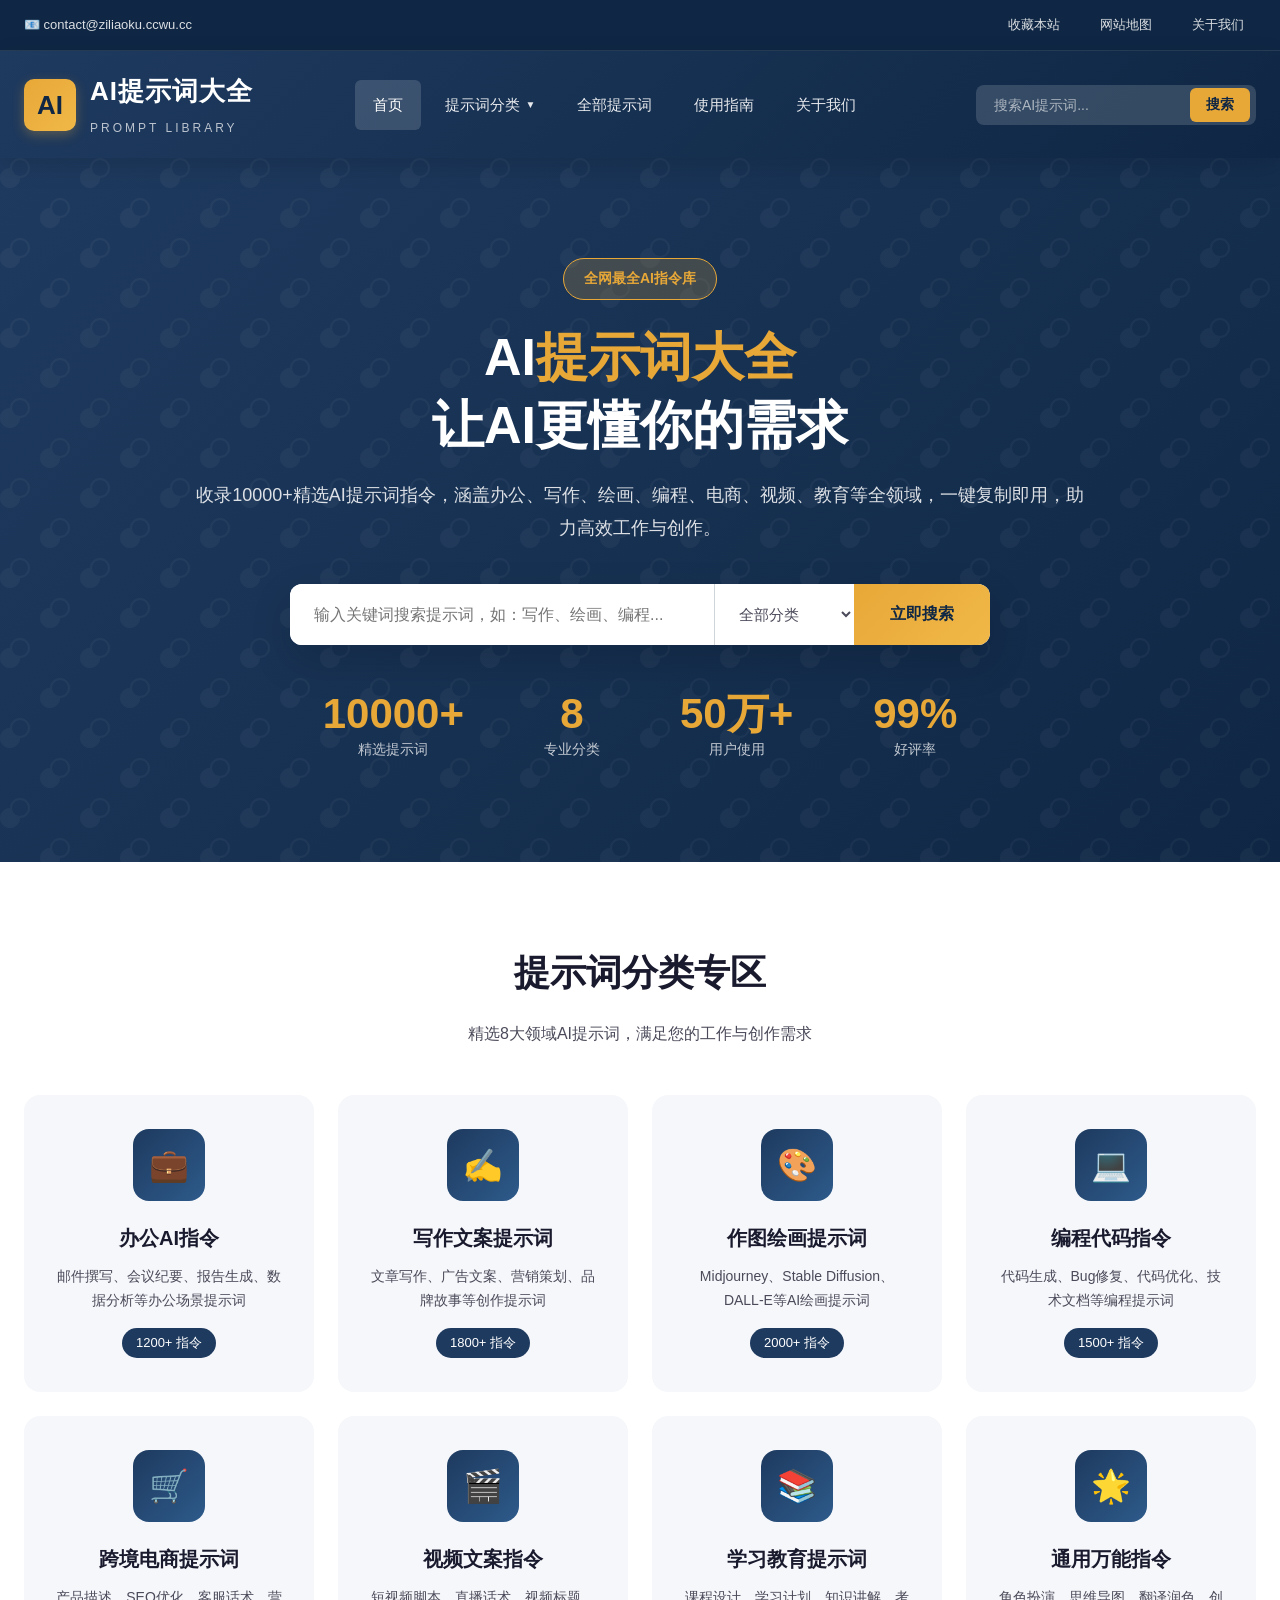
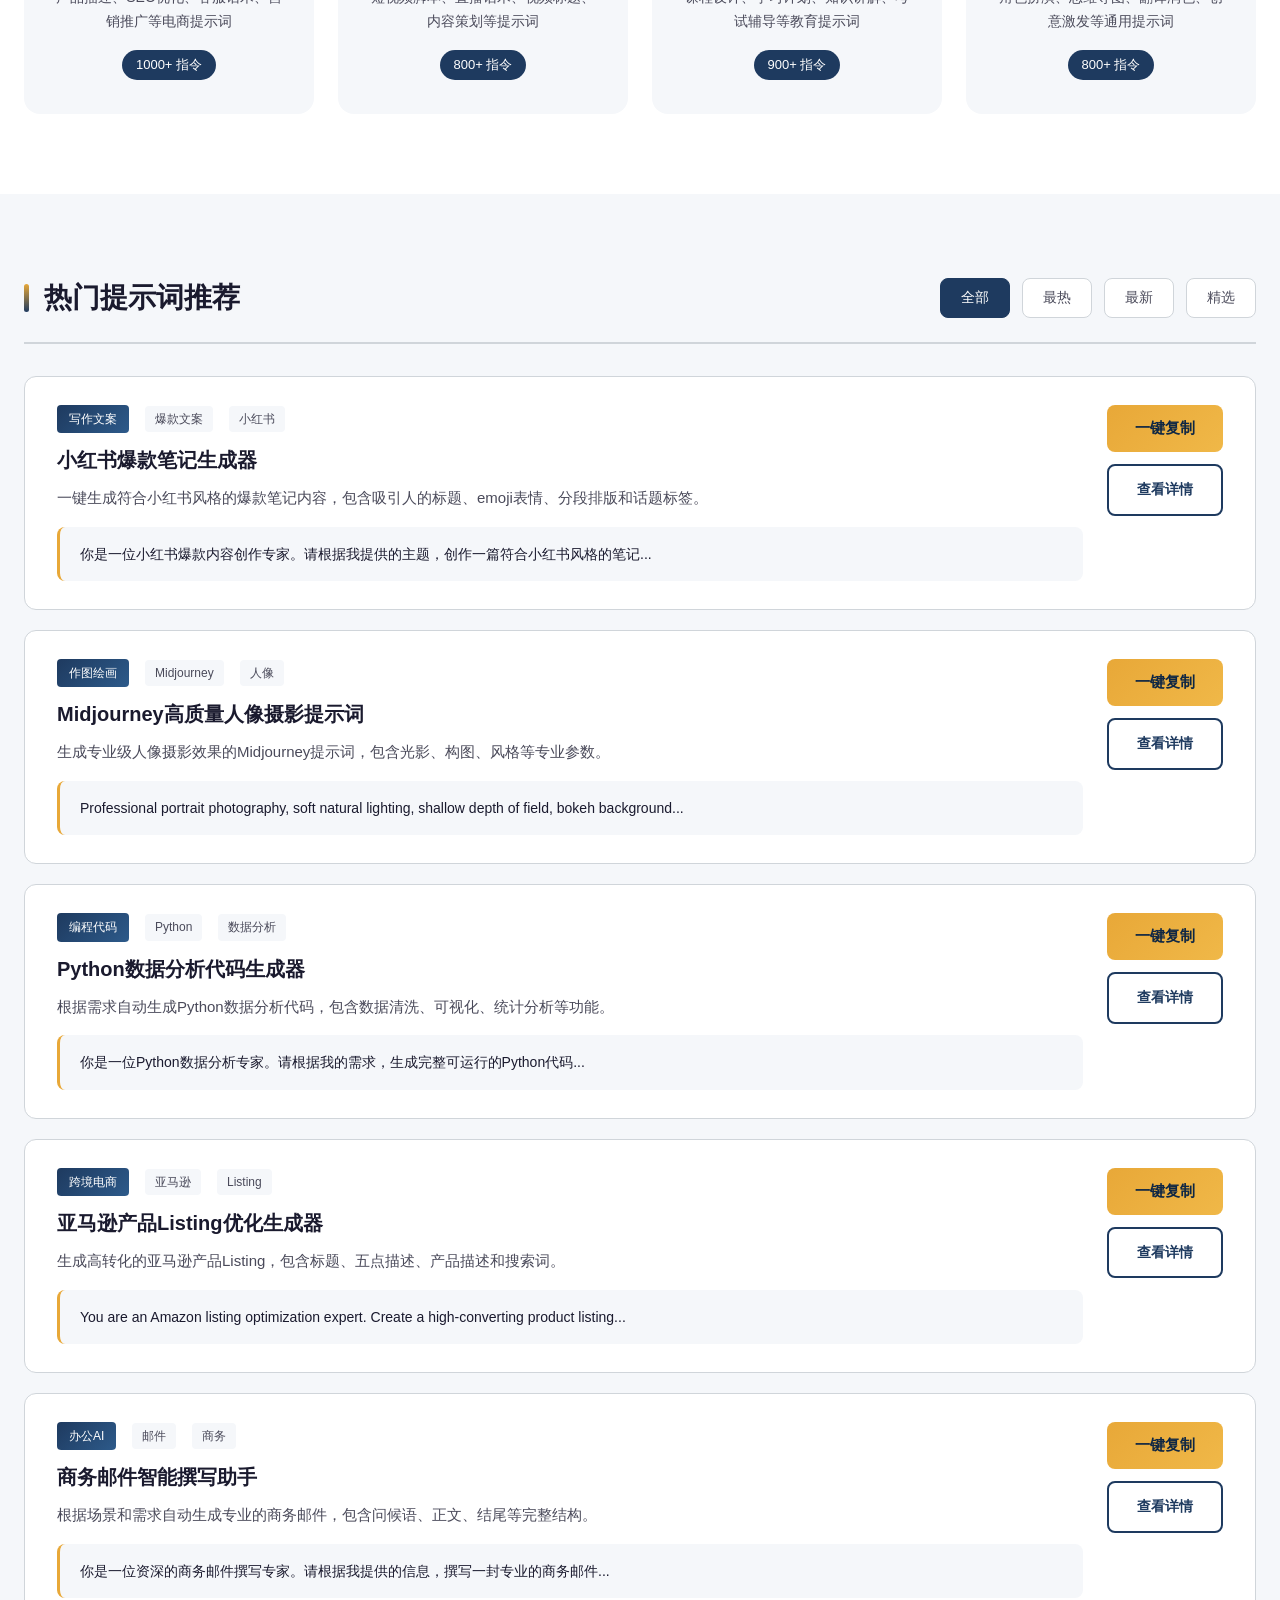
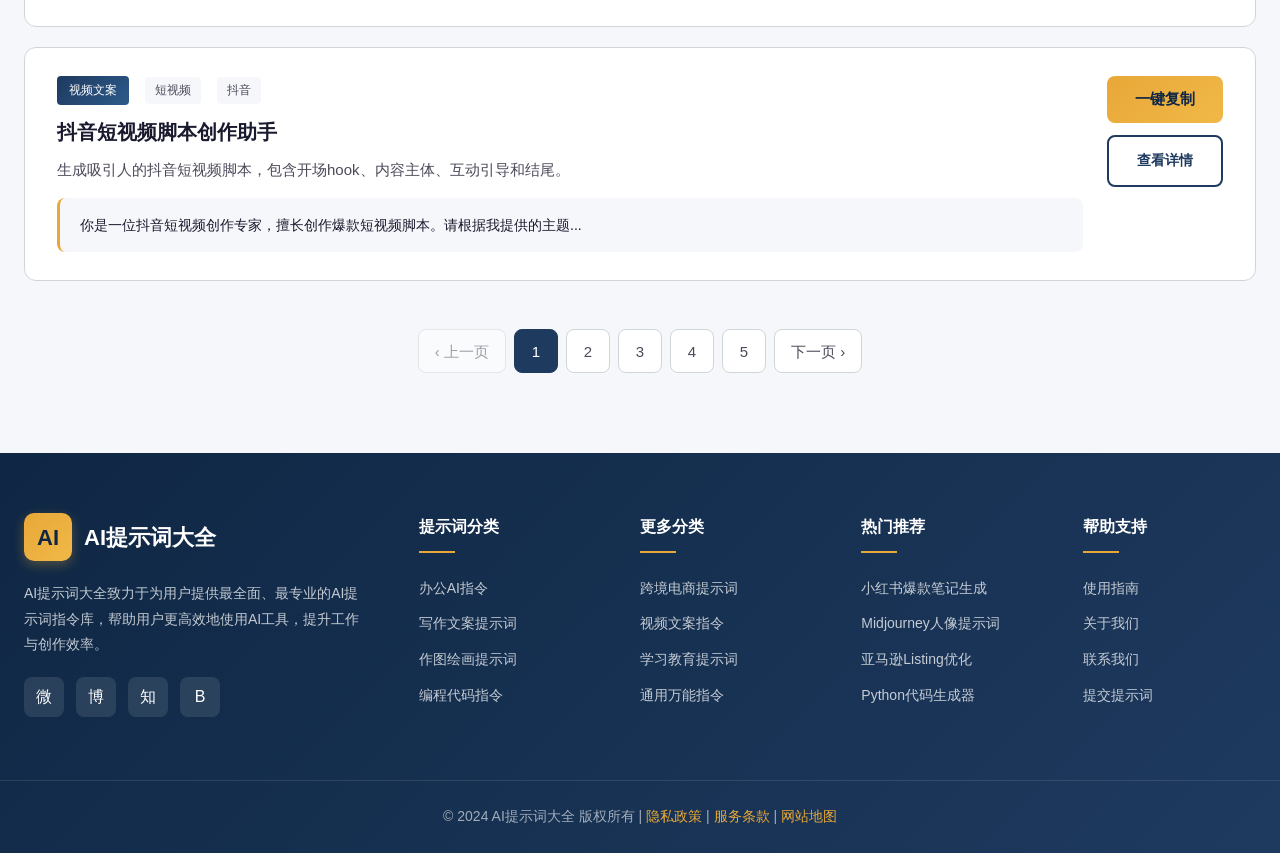
==== commit 4d452480: "Update index.html" ====
--- a/index.html
+++ b/index.html
@@ -10,8 +10,8 @@
     <meta property="og:title" content="AI提示词大全 - 全网最全AI指令库">
     <meta property="og:description" content="收录10000+AI提示词指令，涵盖办公、写作、绘画、编程、电商等全领域，一键复制即用。">
     <meta property="og:type" content="website">
-    <meta property="og:url" content="https://haogege.eu.cc/">
-    <link rel="canonical" href="https://haogege.eu.cc/">
+    <meta property="og:url" content="https://ziliaoku.ccwu.cc/">
+    <link rel="canonical" href="https://ziliaoku.ccwu.cc/">
     <title>AI提示词大全 - 全网最全AI指令库 | ChatGPT提示词一键复制</title>
     <link rel="stylesheet" href="css/style.css">
     <link rel="icon" type="image/x-icon" href="favicon.ico">
@@ -20,7 +20,7 @@
     <div class="top-bar">
         <div class="container">
             <div class="top-bar-left">
-                <span>📧 contact@haogege.eu.cc</span>
+                <span>📧 contact@ziliaoku.ccwu.cc</span>
 
             </div>
             <div class="top-bar-right">
